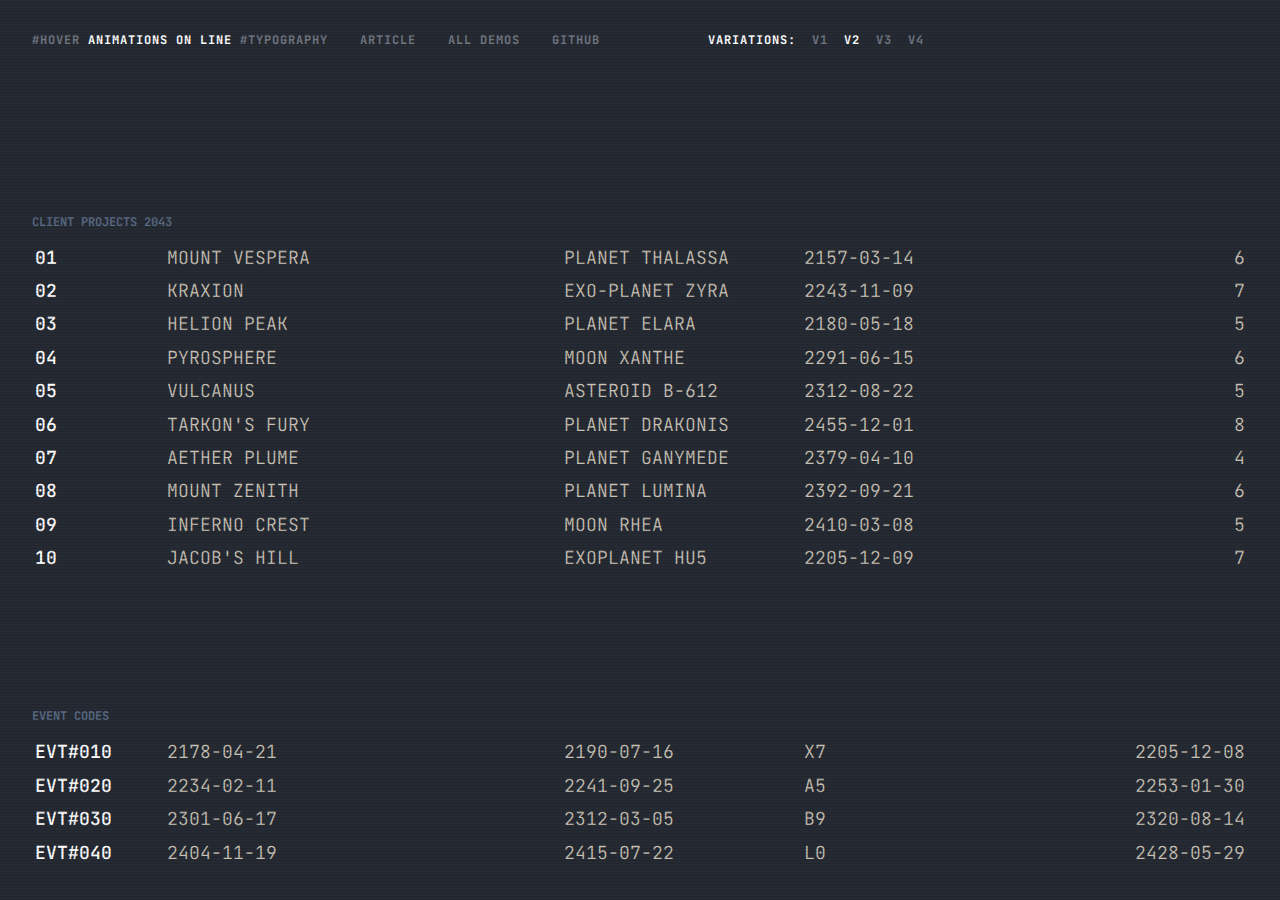
==== index2.html @ 60760a76 "Update" ====
<!DOCTYPE html>
<html lang="en" class="no-js loading">
  <head>
    <meta charset="UTF-8" />
    <meta name="viewport" content="width=device-width, initial-scale=1">
    <title>Line Text Hover Animations | Demo 2 | Codrops</title>
    <meta name="description" content="" />
    <meta name="keywords" content="" />
    <meta name="author" content="Codrops" />
    <link rel="shortcut icon" href="favicon.ico">
    <link rel="preconnect" href="https://fonts.googleapis.com">
    <link rel="preconnect" href="https://fonts.gstatic.com" crossorigin>
    <link href="https://fonts.googleapis.com/css2?family=JetBrains+Mono:ital,wght@0,100..800;1,100..800&family=Nanum+Gothic+Coding&display=swap" rel="stylesheet">
    <link rel="stylesheet" type="text/css" href="css/base.css" />
    <script>document.documentElement.className="js";</script>
    <script src="//tympanus.net/codrops/adpacks/analytics.js"></script>
  </head>
  <body class="demo-2">
    <main>
      <header class="frame">
        <h1 class="frame__title hover-effect hover-effect--bg"><a class="hover-effect hover-effect--bg" href="https://tympanus.net/codrops/demos/?tag=hover">#Hover</a> Animations on Line <a class="hover-effect hover-effect--bg" href="https://tympanus.net/codrops/demos/?tag=typography">#Typography</a></h1> 
        <a class="frame__back hover-effect hover-effect--bg" href="https://tympanus.net/codrops/?p=78645">Article</a>
        <a class="frame__archive hover-effect hover-effect--bg" href="https://tympanus.net/codrops/demos/">All demos</a>
        <a class="frame__github hover-effect hover-effect--bg" href="https://github.com/codrops/LineTextHoverAnimations/">GitHub</a>
        <nav class="frame__demos">
          <span>Variations:</span>
          <a class="hover-effect hover-effect--bg" href="index.html">V1</a>
          <span>V2</span>
          <a class="hover-effect hover-effect--bg" href="index3.html">V3</a>
          <a class="hover-effect hover-effect--bg" href="index4.html">V4</a>
        </nav>
      </header>
      <section class="content">
        <h2 class="content__title">Client Projects 2043</h2>
        <ul class="list list--bg list--bg-west">
            <li class="list__item">
              <span class="list__item-col hover-effect hover-effect--bg">Mount Vespera</span>
              <span class="list__item-col hover-effect hover-effect--bg">Planet Thalassa</span>
              <span class="list__item-col hover-effect hover-effect--bg">2157-03-14</span>
              <span class="list__item-col hover-effect hover-effect--bg">6</span>
          </li>
          <li class="list__item">
              <span class="list__item-col hover-effect hover-effect--bg">Kraxion</span>
              <span class="list__item-col hover-effect hover-effect--bg">Exo-Planet Zyra</span>
              <span class="list__item-col hover-effect hover-effect--bg">2243-11-09</span>
              <span class="list__item-col hover-effect hover-effect--bg">7</span>
          </li>
          <li class="list__item">
              <span class="list__item-col hover-effect hover-effect--bg">Helion Peak</span>
              <span class="list__item-col hover-effect hover-effect--bg">Planet Elara</span>
              <span class="list__item-col hover-effect hover-effect--bg">2180-05-18</span>
              <span class="list__item-col hover-effect hover-effect--bg">5</span>
          </li>
          <li class="list__item">
              <span class="list__item-col hover-effect hover-effect--bg">Pyrosphere</span>
              <span class="list__item-col hover-effect hover-effect--bg">Moon Xanthe</span>
              <span class="list__item-col hover-effect hover-effect--bg">2291-06-15</span>
              <span class="list__item-col hover-effect hover-effect--bg">6</span>
          </li>
          <li class="list__item">
              <span class="list__item-col hover-effect hover-effect--bg">Vulcanus</span>
              <span class="list__item-col hover-effect hover-effect--bg">Asteroid B-612</span>
              <span class="list__item-col hover-effect hover-effect--bg">2312-08-22</span>
              <span class="list__item-col hover-effect hover-effect--bg">5</span>
          </li>
          <li class="list__item">
              <span class="list__item-col hover-effect hover-effect--bg">Tarkon's Fury</span>
              <span class="list__item-col hover-effect hover-effect--bg">Planet Drakonis</span>
              <span class="list__item-col hover-effect hover-effect--bg">2455-12-01</span>
              <span class="list__item-col hover-effect hover-effect--bg">8</span>
          </li>
          <li class="list__item">
              <span class="list__item-col hover-effect hover-effect--bg">Aether Plume</span>
              <span class="list__item-col hover-effect hover-effect--bg">Planet Ganymede</span>
              <span class="list__item-col hover-effect hover-effect--bg">2379-04-10</span>
              <span class="list__item-col hover-effect hover-effect--bg">4</span>
          </li>
          <li class="list__item">
              <span class="list__item-col hover-effect hover-effect--bg">Mount Zenith</span>
              <span class="list__item-col hover-effect hover-effect--bg">Planet Lumina</span>
              <span class="list__item-col hover-effect hover-effect--bg">2392-09-21</span>
              <span class="list__item-col hover-effect hover-effect--bg">6</span>
          </li>
          <li class="list__item">
              <span class="list__item-col hover-effect hover-effect--bg">Inferno Crest</span>
              <span class="list__item-col hover-effect hover-effect--bg">Moon Rhea</span>
              <span class="list__item-col hover-effect hover-effect--bg">2410-03-08</span>
              <span class="list__item-col hover-effect hover-effect--bg">5</span>
          </li>
          <li class="list__item">
              <span class="list__item-col hover-effect hover-effect--bg">Jacob's Hill</span>
              <span class="list__item-col hover-effect hover-effect--bg">Exoplanet HU5</span>
              <span class="list__item-col hover-effect hover-effect--bg">2205-12-09</span>
              <span class="list__item-col hover-effect hover-effect--bg">7</span>
          </li>
        </ul>
        <h2 class="content__title spacer">Event Codes</h2>
        <ul class="list list--alt">
          <li class="list__item">
            <span class="list__item-col hover-effect hover-effect--bg">2178-04-21</span>
            <span class="list__item-col hover-effect hover-effect--bg">2190-07-16</span>
            <span class="list__item-col hover-effect hover-effect--bg">X7</span>
            <span class="list__item-col hover-effect hover-effect--bg">2205-12-08</span>
          </li>
          <li class="list__item">
            <span class="list__item-col hover-effect hover-effect--bg">2234-02-11</span>
            <span class="list__item-col hover-effect hover-effect--bg">2241-09-25</span>
            <span class="list__item-col hover-effect hover-effect--bg">A5</span>
            <span class="list__item-col hover-effect hover-effect--bg">2253-01-30</span>
          </li>
          <li class="list__item">
            <span class="list__item-col hover-effect hover-effect--bg">2301-06-17</span>
            <span class="list__item-col hover-effect hover-effect--bg">2312-03-05</span>
            <span class="list__item-col hover-effect hover-effect--bg">B9</span>
            <span class="list__item-col hover-effect hover-effect--bg">2320-08-14</span>
          </li>
          <li class="list__item">
            <span class="list__item-col hover-effect hover-effect--bg">2404-11-19</span>
            <span class="list__item-col hover-effect hover-effect--bg">2415-07-22</span>
            <span class="list__item-col hover-effect hover-effect--bg">L0</span>
            <span class="list__item-col hover-effect hover-effect--bg">2428-05-29</span>
          </li>
        </ul>
      </section>
    </main>
    <script src="https://tympanus.net/codrops/adpacks/cda_sponsor.js"></script>
    <!-- JavaScript dependencies -->
    <!-- GSAP library -->
    <script src="js/gsap.min.js"></script>

    <!-- SplitType for text manipulation: https://github.com/lukePeavey/SplitType -->
    <script src="js/split-type.min.js"></script>

    <!-- Scripts for the effect -->
    <script type="module" src="js/effect-2/index.js"></script>
  </body>
</html>
---- css/base.css ----
*,
*::after,
*::before {
	box-sizing: border-box;
}

:root {
	font-size: 16px;
	--page-padding: 2rem;
	--color-text: #000;
	--color-bg: #fff;
	--color-link: #000;
	--color-link-hover: #000;
	--color-list-item: #000;
	--color-title: #000;
	--color-number: #000;
  --color-bg-effect: white;
  --blendmode-effect: difference;
  --bg-blur: 0px;
  --font-size-list-item: 18px;
}

body {
	margin: 0;
	color: var(--color-text);
	background-color: var(--color-bg);
	font-family: "JetBrains Mono", monospace;
	font-weight: 300;
	font-optical-sizing: auto;
	text-transform: uppercase;
	-webkit-font-smoothing: antialiased;
	-moz-osx-font-smoothing: grayscale;
	min-height: 100vh;
}

body::after {
	content: '';
	position: absolute;
	top: 0;
	left: 0;
	height: 100%;
	width: 100%;
	background-image: repeating-linear-gradient(transparent, transparent 2px, #0000003d 3px);
	background-size: auto 100%;
	pointer-events: none;
}

.demo-2 {
	--color-text: #fff;
  --color-bg: #252a33;
  --color-link: #717781;
  --color-link-hover: #fff;
  --color-list-item: #c7c0b3;
  --color-title: #5b6b85;
  --color-number: #fff;
}

.demo-3 {
	--color-text: #fff;
	--color-bg: #1d2619;
	--color-link: #8adcc0;
	--color-link-hover: #fff;
	--color-list-item: #c5c5c5;
	--color-title: #41483e;
	--color-number: #fff;
}

.demo-4 {
	background-image: url(../img/noise.png), url(../img/bg.jpg);
	background-size: 100px, cover;
	background-position: 50% 50%;
	--color-text: #fff;
	--color-bg: #000;
	--color-link: #515151;
	--color-link-hover: #fff;
	--color-list-item: #ffffffd9;
	--color-title: #2d2d2d;
	--color-number: #615f60;
	--color-bg-effect: rgb(229 222 204 / 10%);
	--blendmode-effect: none;
	--bg-blur: 5px;
	--font-size-list-item: clamp(1rem, 4vw, 2rem);
}

.demo-4::after {
  display: none;
}

main {
	display: flex;
	flex-direction: column;
	min-height: 100vh;
	justify-content: space-between;
}

.demo-5 main {
	mix-blend-mode: difference;
}

a {
	text-decoration: none;
	color: var(--color-link);
	outline: none;
	cursor: pointer;
}

a:hover {
	text-decoration: none;
	color: var(--color-link-hover);
	outline: none;
}

/* Better focus styles from https://developer.mozilla.org/en-US/docs/Web/CSS/:focus-visible */
a:focus {
	/* Provide a fallback style for browsers
	 that don't support :focus-visible */
	outline: none;
}

a:focus-visible {
	/* Draw a very noticeable focus style for
	 keyboard-focus on browsers that do support
	 :focus-visible */
	outline: 2px solid red;
}

.unbutton {
	background: none;
	border: 0;
	padding: 0;
	margin: 0;
	font: inherit;
	cursor: pointer;
}

.unbutton:focus {
	outline: none;
}

.frame {
	font-size: 12px;
	font-weight: bold;
	letter-spacing: 1px;
	padding: var(--page-padding);
	position: relative;
	display: grid;
	grid-row-gap: 1rem;
	grid-column-gap: 2rem;
	pointer-events: none;
	justify-items: start;
	grid-template-columns: auto auto;
	grid-template-areas: 'title' 'archive' 'back' 'github' 'sponsor' 'demos';
}

.frame #cdawrap {
  justify-self: end;
  text-align: right;
}

.frame a {
  pointer-events: auto;
}

.frame__title {
  grid-area: title;
  font-size: inherit;
  font-weight: inherit;
  margin: 0;
}

.frame__back {
  grid-area: back;
  justify-self: start;
}

.frame__archive {
  grid-area: archive;
  justify-self: start;
}

.frame__sub {
  grid-area: sub;
}

.frame__github {
  grid-area: github;
}

.frame__tags {
  grid-area: tags;
}

.frame__hire {
  grid-area: hire;
}

.frame__demos {
	grid-area: demos;
	display: flex;
	gap: 1rem;
}

.content {
	display: flex;
	flex-direction: column;
	padding: 0 var(--page-padding) 2rem;
	justify-content: center;
}

.content__title {
	font-size: 12px;
	color: var(--color-title);
}

.spacer {
	margin-top: 15vh;
}

.list {
	margin: 0;
	padding: 0;
	width: 100%;
	list-style: none;
	display: flex;
	flex-direction: column;
	counter-reset: item 0;
}

.content p {
	padding: 5vh var(--page-padding) 0;
	font-size: 12px;
	max-width: 900px;
}

.list__item {
	font-size: var(--font-size-list-item);
	cursor: pointer;
	width: 100%;
	display: grid;
	color: var(--color-list-item);
	grid-column-gap: 2rem;
	padding: 0.5rem 0;
	grid-template-columns: 100%;
	justify-content: space-between;
	align-items: start;
	justify-items: start;
}

.demo-4 .list__item {
	padding: 0.85rem 0;
}

.list__item::before {
	color: var(--color-number);
  content: counter(item, decimal-leading-zero);
  counter-increment: item;
  font-weight: 500;
  padding: 3px 3px 0;
	line-height: 0.8;
}

.demo-4 .list__item::before {
	font-size: 0.8rem;
}

.list--alt .list__item::before {
  content: "EVT#" counter(item, decimal-leading-zero) "0";
}

.list__item-col {
	flex: none;
	padding: 3px 3px 0;
	line-height: 0.8;
}

.hover-effect .word {
  white-space: nowrap;
}

.hover-effect .char {
  position: relative
}

.hover-effect {
  font-kerning: none;
  position: relative;
  white-space: nowrap;
}

.hover-effect--cursor-square .char {
  --opa: 0;
}

.hover-effect--cursor-square .char::after {
	content: '';
	width: 1ch;
	top: 0;
	left: 0;
	position: absolute;
	opacity: var(--opa);
}

.hover-effect--cursor-square .char::after {
  background: currentColor;
  height: 100%;
}

.hover-effect--bg,
.hover-effect--bg-south {
  --anim: 0;
}

.hover-effect--bg::after,
.hover-effect--bg-south::after {
	content: '';
	position: absolute;
	left: 0;
	width: 100%;
	height: calc(100% + 3px);
	top: 0;
	background-color: var(--color-bg-effect);
	mix-blend-mode: var(--blendmode-effect);
	-webkit-backdrop-filter: blur(var(--bg-blur));
	backdrop-filter: blur(var(--bg-blur));
  transform-origin: 0% 50%;
	transform: scaleX(var(--anim));
}

.hover-effect--bg-south::after {
	z-index: -1;
	left: -8px;
	right: -8px;
	top: -8px;
	bottom: -8px;
	border-radius: 2px;
	height: auto;
	width: auto;
	transform-origin: 50% 100%;
	transform: scaleY(var(--anim));
}

@media screen and (min-width: 40em) {
	.list__item {
		grid-template-columns: auto 1fr 1fr 1fr auto;
	}
	
}

@media screen and (min-width: 53em) {
	.frame {
		grid-template-columns: auto auto auto auto 1fr 1fr;
		grid-template-areas: 'title back archive github demos sponsor';
	}
	.frame #cdawrap, 
	.frame__demos {
		justify-self: end;
	}
}

@media screen and (min-width: 73em) {
	.list__item {
		grid-template-columns: 100px 30% 1fr 1fr 1fr;
	}
	.demo-4 .list__item {
		grid-template-columns: 100px 1fr 1fr auto ;
	}
	.list__item-col:last-child {
		justify-self: end;
	}
}
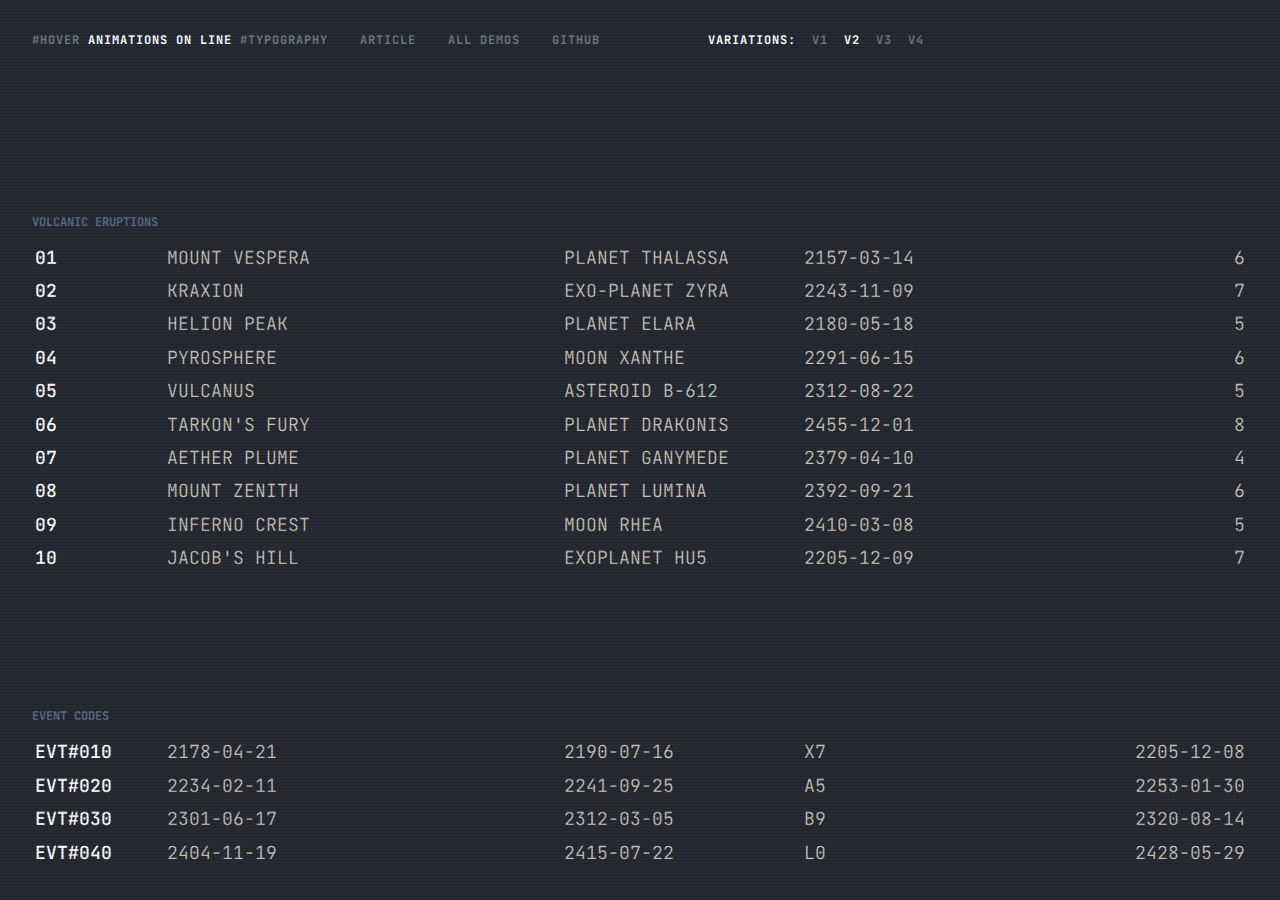
==== commit 00fdd50a: "Better titles" ====
--- a/index2.html
+++ b/index2.html
@@ -31,7 +31,7 @@
         </nav>
       </header>
       <section class="content">
-        <h2 class="content__title">Client Projects 2043</h2>
+        <h2 class="content__title">Volcanic Eruptions</h2>
         <ul class="list list--bg list--bg-west">
             <li class="list__item">
               <span class="list__item-col hover-effect hover-effect--bg">Mount Vespera</span>
--- a/css/base.css
+++ b/css/base.css
@@ -9,7 +9,7 @@
 	--page-padding: 2rem;
 	--color-text: #000;
 	--color-bg: #fff;
-	--color-link: #000;
+	--color-link: rgba(0,0,0,0.8);
 	--color-link-hover: #000;
 	--color-list-item: #000;
 	--color-title: #000;
@@ -146,6 +146,7 @@
 	display: grid;
 	grid-row-gap: 1rem;
 	grid-column-gap: 2rem;
+	align-items: start;
 	pointer-events: none;
 	justify-items: start;
 	grid-template-columns: auto auto;
@@ -153,8 +154,7 @@
 }
 
 .frame #cdawrap {
-  justify-self: end;
-  text-align: right;
+	justify-self: start;
 }
 
 .frame a {
@@ -355,6 +355,9 @@
 	.frame__demos {
 		justify-self: end;
 	}
+	.frame #cdawrap {
+	  text-align: right;
+	}
 }
 
 @media screen and (min-width: 73em) {
